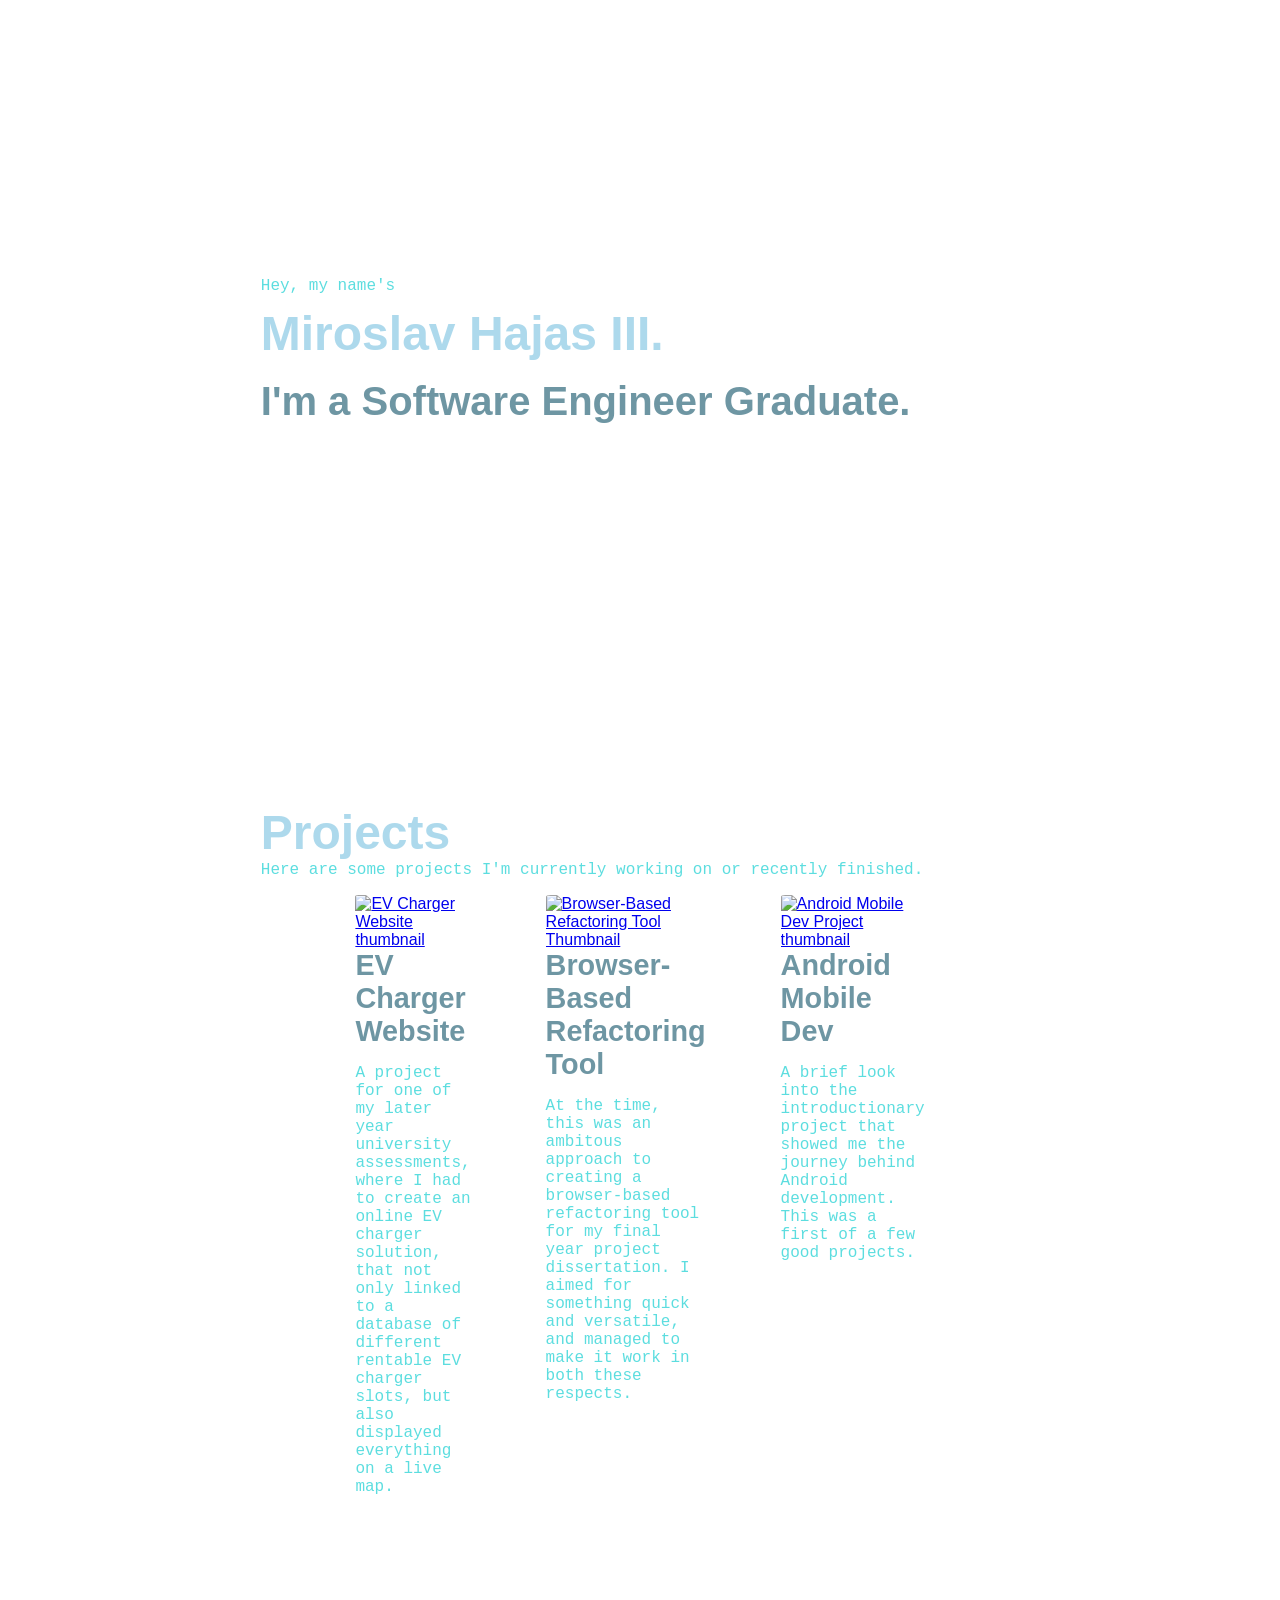
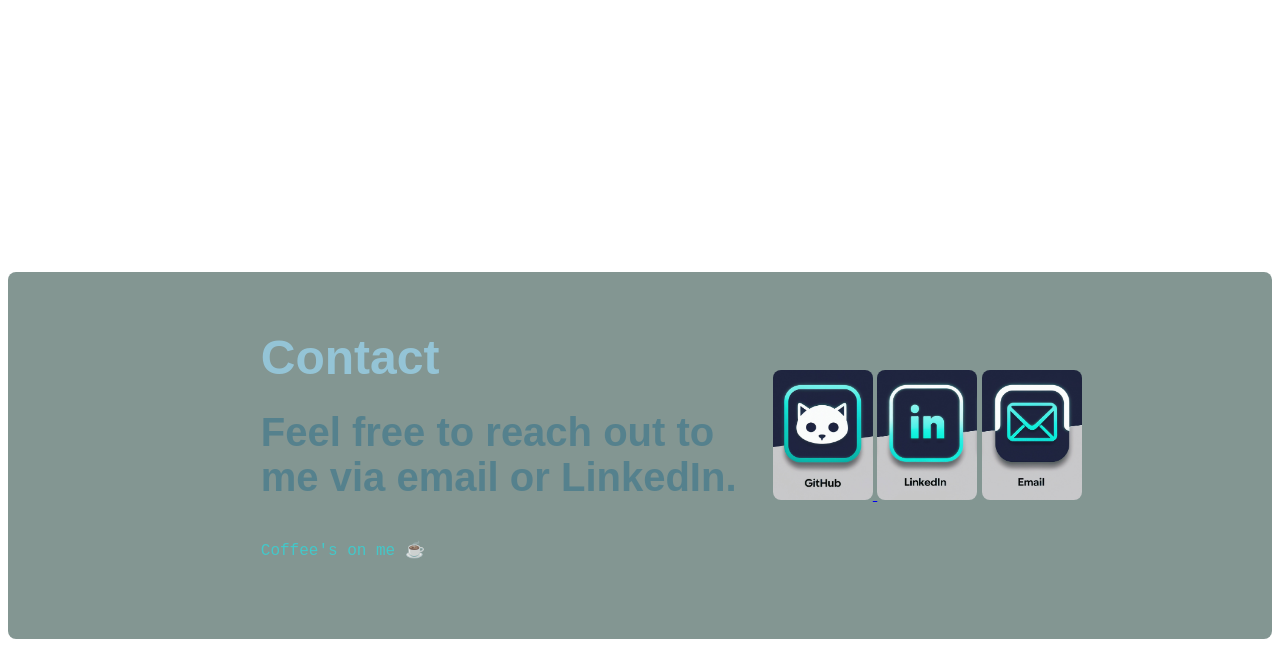
==== index.html @ 77e1385a "Update index.html latest update, fixed css link" ====
<!DOCTYPE html>
<html>

<head>
  <meta charset="utf-8">
  <meta name="viewport" content="width=device-width, initial-scale=1.0">
  <title>Miro III Portfolio</title>
  <link href="styles.css" rel="stylesheet" type="text/css" />
</head>

<body>
  <nav id="navbar">
    <ul>
      <li><a href="#welcome">Home</a></li>
      <li><a href="#projects">Projects</a></li>
      <li><a href="#contact">Contact</a></li>
      <li id="resume-nav"><a href=" #resume">Resume / CV</a></li>
    </ul>
  </nav>

  <div id="welcome">
    <p class="code-font">Hey, my name's</p>
    <h1 class="primary-text">Miroslav Hajas III.</h1>
    <h2 class="secondary-text">I'm a Software Engineer Graduate.</h2>
  </div>
  <div id="projects">
    <h2 class="primary-text">Projects</h2>
    <p class="base-text">Here are some projects I'm currently working on or recently finished.</p>
  </div>
  <!-- project card containers below -->
  <div id="project-card-container">
    <div class="individual-project">
      <a href="https://github.com/MiroHajasIII/EVChargerWebsite" target="_blank"><img class="project-cover-image"
          src="https://media.istockphoto.com/id/182465097/photo/html-code.jpg?s=2048x2048&w=is&k=20&c=HYc-DiTqXsfgjAEi-g_8wlToZgJxQYvjvZwzv21HEvc="
          alt="EV Charger Website thumbnail" /></a>
      <h3 class="secondary-text project-title">EV Charger Website</h3>
      <p class="base-text">A project for one of my later year university assessments, where I had to create an online EV
        charger solution, that not only linked to a database of different rentable EV charger slots, but also displayed
        everything on a live map.</p>
    </div>
    <div class="individual-project">
      <a href="https://github.com/MiroHajasIII/CRFinalYearProject" target="_blank"><img class="project-cover-image"
          src="https://images.pexels.com/photos/1591061/pexels-photo-1591061.jpeg?auto=compress&cs=tinysrgb&w=1260&h=750&dpr=1"
          alt="Browser-Based Refactoring Tool Thumbnail" /></a>
      <h3 class="secondary-text project-title">Browser-Based Refactoring Tool</h3>
      <p class="base-text">At the time, this was an ambitous approach to creating a browser-based refactoring tool for
        my final year project dissertation. I aimed for something quick and versatile, and managed to make it work in
        both these respects.</p>
    </div>
    <div class="individual-project">
      <a href="https://github.com/MiroHajasIII/MDAndroidProject" target="_blank"><img class="project-cover-image"
          src="https://images.pexels.com/photos/1181271/pexels-photo-1181271.jpeg?auto=compress&cs=tinysrgb&w=1260&h=750&dpr=1"
          alt="Android Mobile Dev Project thumbnail" /></a>
      <h3 class="secondary-text project-title">Android Mobile Dev</h3>
      <p class="base-text">A brief look into the introductionary project that showed me the journey behind Android
        development. This was a first of a few good projects.</p>
    </div>
  </div>
  <!-- MAKE THE IMAGES ABOVE SLIM DOWN UNDER CERTAIN PIXEL WIDTH TO FIT THE SCREEN -->


  <!-- contact area -->
  <div id="contact">
    <h2 class="primary-text">Contact</h2>
    <div id="contact-container">
      <div id="contact-description-container">
        <h3 class="secondary-text">Feel free to reach out to me via email or LinkedIn.</h3>
        <p class="base-text">Coffee's on me ☕</p>
      </div>
      <div id="contact-links-container">
        <a href="https://github.com/MiroHajasIII" target="_blank"><img class="contact-image"
            src="images/github-logo.png" alt="GitHub Logo" </a>
          <a href="https://www.linkedin.com/in/miro-hajas-iii/" target="_blank"><img class="contact-image"
              src="images/linkedin-logo.png" alt="LinkedIn Logo"></a>
          <a href="mailto:mirohajas81@gmail.com" target="_blank"><img class="contact-image" src="images/email-logo.png"
              alt="Email Logo" </a>
      </div>
    </div>
  </div>
</body>

</html>
---- styles.css ----
html {
  height: 100%;
  width: 100vw;
  max-width: 100%;
  font-family: 'Gill Sans', 'Gill Sans MT', Calibri, 'Trebuchet MS', sans-serif;
  /* background-color: rgba(9, 25, 47); */
  animation: bg-colour-animation 3s infinite linear;
  scroll-behavior: smooth;
}

#navbar {
  position: fixed;
  top: 0;
  left: 0;
  width: 100%;
  /* background-color: rgba(51, 51, 51, 0.7); */
  z-index: 999;
}

#navbar ul {
  display: flex;
  gap: 40px;
  padding: 20px;
  margin: 0;
  justify-content: flex-end;
}

#navbar ul li {
  list-style: none;
  display: flex;
  text-transform: uppercase;
  align-items: center;
}

#navbar ul li a {
  text-decoration: none;
  color: #fff;
}

#resume-nav {
  border: 2px solid #fff;
  border-radius: 6px;
  padding: 10px;
}

#welcome {
  padding: 20%;
}

.code-font {
  font-family: Monospace, Roboto;
  color: rgb(51, 212, 215, 0.8);
}

.base-text {
  align-items: center;
  font-family: Monospace, Roboto;
  color: rgb(51, 212, 215, 0.8);
}

.primary-text {
  margin-top: -5px;
  margin-bottom: -15px;
  font-size: 3rem;
  color: rgb(152, 207, 231, 0.8);
  font-family: Arial, sans;
}

.secondary-text {
  font-size: 2.5rem;
  color: rgb(74, 124, 140, 0.8);
  font-family: Arial, sans;
}

#projects {
  box-sizing: border-box;
  margin-top: 100px;
  margin-left: auto;
  margin-right: auto;
  padding: 0 20% 0 20%;
}

#project-card-container {
  display: flex;
  justify-content: center;
  gap: 75px;
  width: 75vw;
  max-width: 400px;
  box-sizing: border-box;
  margin-left: auto;
  margin-right: auto;
}

.project-cover-image {
  max-width: 300px;
  border-radius: 3%;
  object-fit: cover;
  position: relative;
  width: 300px;
  height: 275px;
}

.project-title {
  margin: 0;
  font-size: 1.8rem;
}

img {
  box-shadow: 0;
  transition: 0.15s;
}

img:hover {
  box-shadow: 0 0 50px 4px rgba(51, 212, 215, 0.5);
  transition: 0.15s; 
}

#contact {
  box-sizing: border-box;
  margin-top: 40vh;
  margin-left: auto;
  margin-right: auto;
  padding: 5% 20%;
  background-color: rgb(9, 47, 39, 0.5);
  border-radius: 8px;
}

#contact-container {
  display: flex;
  justify-content: space-between;
  gap: 10px;
  width: 80vw;
}

#contact-description-container {
  
  width: 50%;
}

#contact-links-container {
  width: 50%;
}

.contact-image {
  width: 100px;
  height: 130px;
  border-radius: 8px;
  position: relative;
  box-shadow: 0;
  transition: 0.15s;
  object-fit: cover;
  background-position: center center;
}

/* change picture for project 1 and carry on from here */

/* ANIMATION FOR GRAY TO DARKGRAY BACKGROUND MOTION */

@keyframes bg-colour-animation {
  0% {
    background-color: rgb(9, 25, 47);
  }

  20% {
    background-color: rgb(5, 20, 40);
  }

  40% {
    background-color: rgb(3, 15, 35);
  }

  60% {
    background-color: rgb(5, 22, 45);
  }

  80% {
    background-color: rgb(7, 30, 55);
  }

  100% {
    background-color: rgb(9, 25, 47);
  }
}
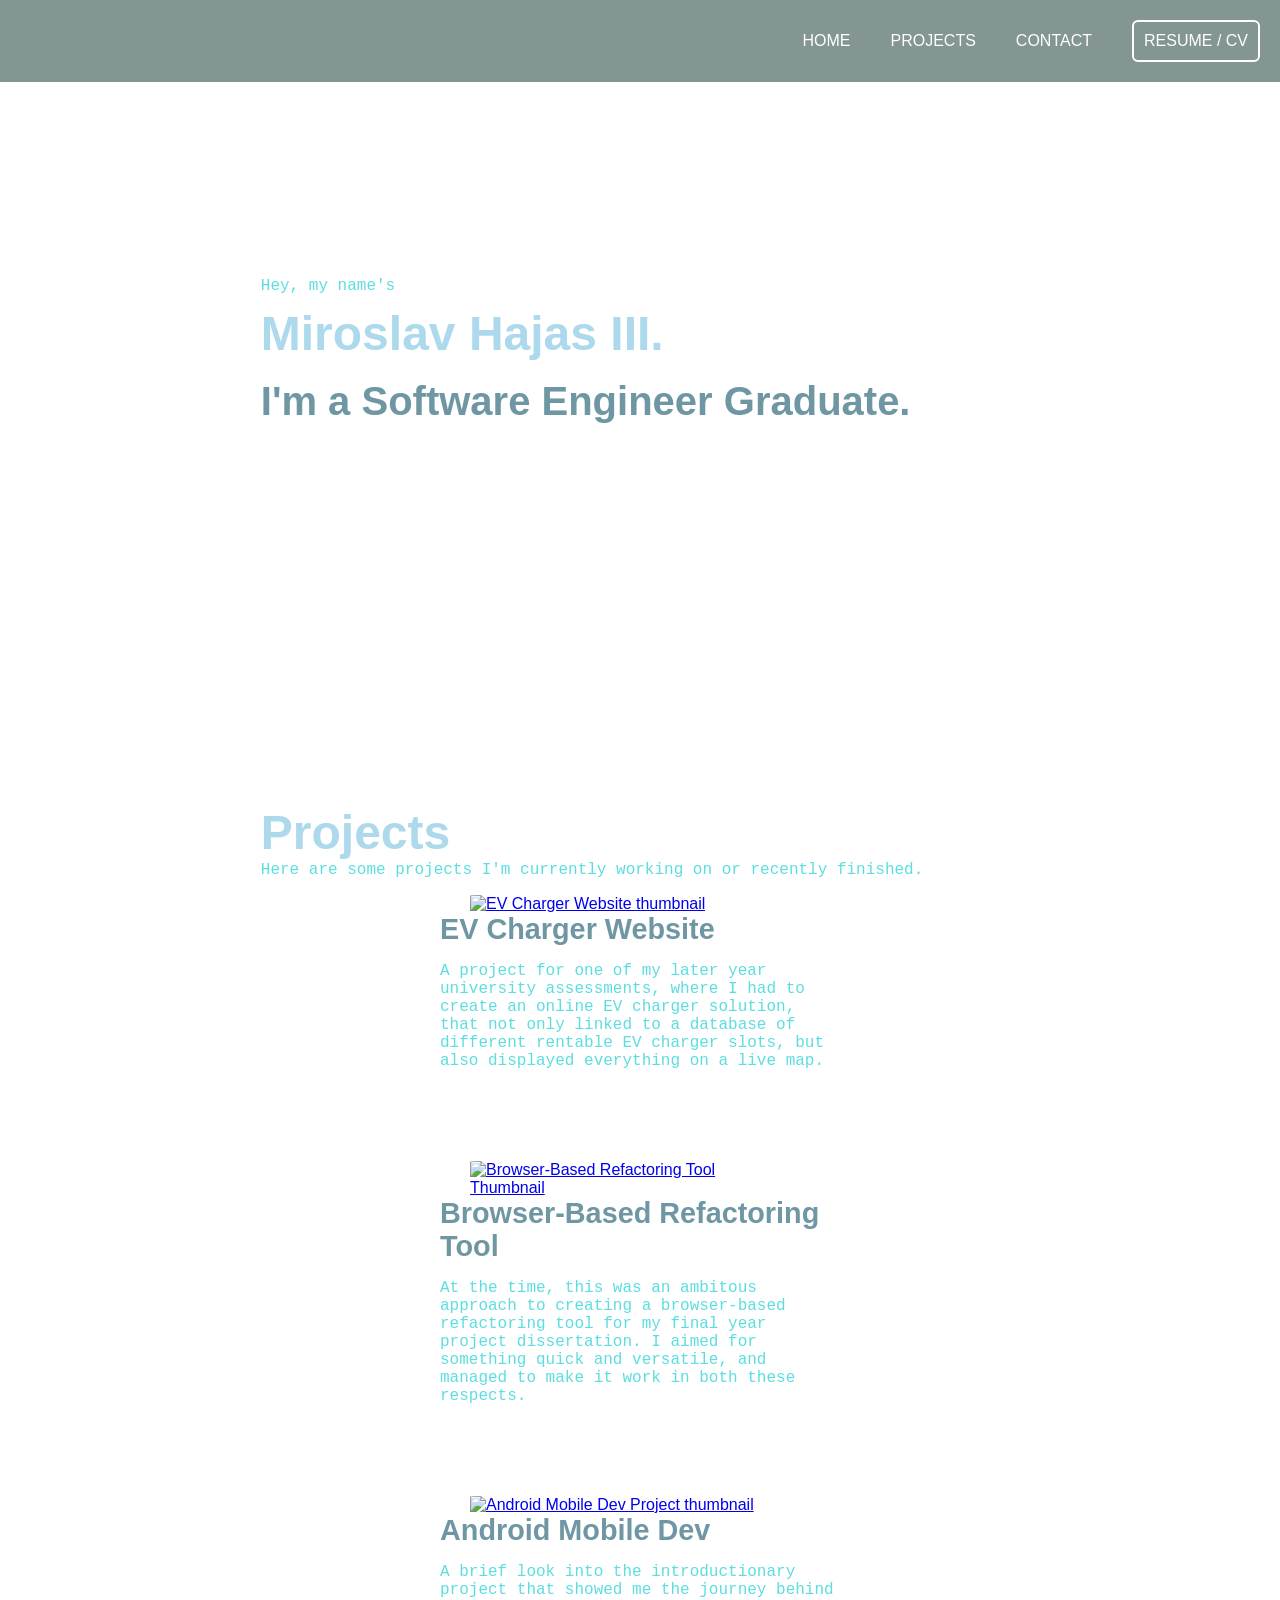
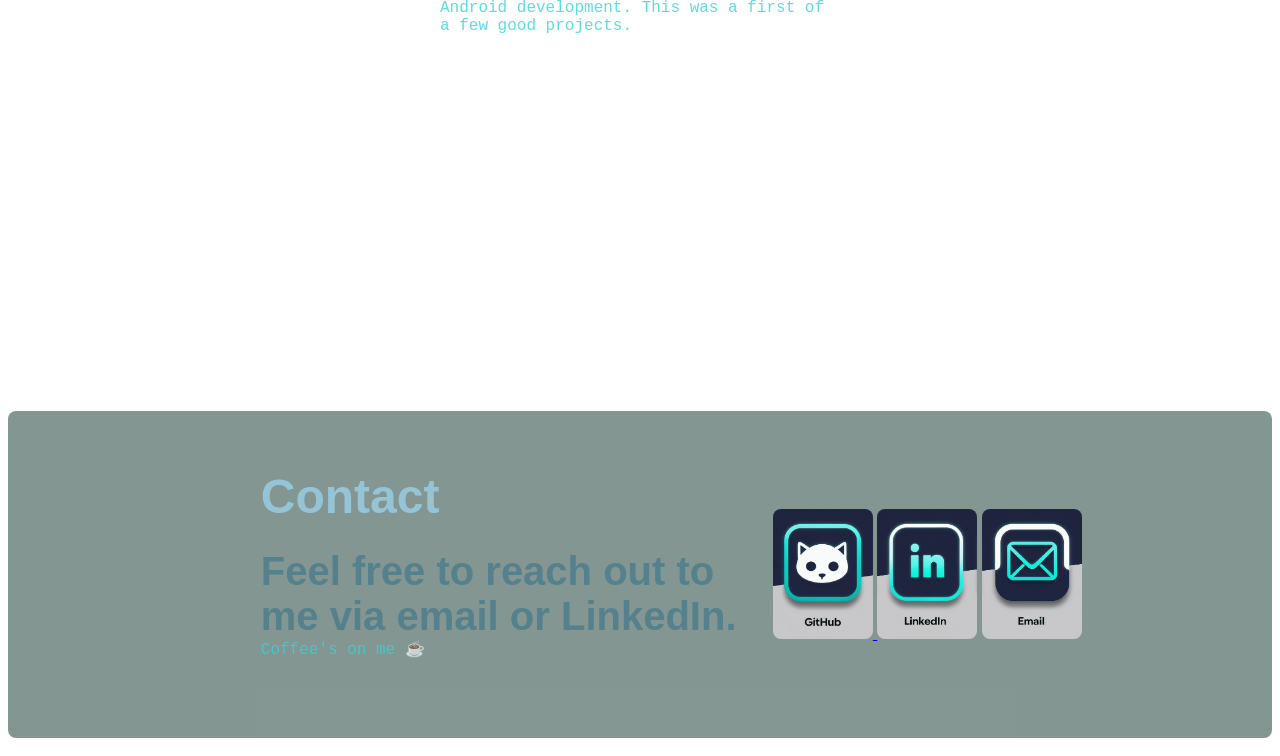
==== commit 79c39ecb: "Update index.html added media tags for project-container" ====
--- a/index.html
+++ b/index.html
@@ -14,7 +14,7 @@
       <li><a href="#welcome">Home</a></li>
       <li><a href="#projects">Projects</a></li>
       <li><a href="#contact">Contact</a></li>
-      <li id="resume-nav"><a href=" #resume">Resume / CV</a></li>
+      <li id="resume-nav"><a href="https://www.linkedin.com/in/miro-hajas-iii/" target="_blank">Resume / CV</a></li>
     </ul>
   </nav>
 
@@ -30,7 +30,7 @@
   <!-- project card containers below -->
   <div id="project-card-container">
     <div class="individual-project">
-      <a href="https://github.com/MiroHajasIII/EVChargerWebsite" target="_blank"><img class="project-cover-image"
+      <a href="https://github.com/MiroHajasIII/EVChargerWebsite" target="_blank"><img class="project-cover-image glow"
           src="https://media.istockphoto.com/id/182465097/photo/html-code.jpg?s=2048x2048&w=is&k=20&c=HYc-DiTqXsfgjAEi-g_8wlToZgJxQYvjvZwzv21HEvc="
           alt="EV Charger Website thumbnail" /></a>
       <h3 class="secondary-text project-title">EV Charger Website</h3>
@@ -39,7 +39,7 @@
         everything on a live map.</p>
     </div>
     <div class="individual-project">
-      <a href="https://github.com/MiroHajasIII/CRFinalYearProject" target="_blank"><img class="project-cover-image"
+      <a href="https://github.com/MiroHajasIII/CRFinalYearProject" target="_blank"><img class="project-cover-image glow"
           src="https://images.pexels.com/photos/1591061/pexels-photo-1591061.jpeg?auto=compress&cs=tinysrgb&w=1260&h=750&dpr=1"
           alt="Browser-Based Refactoring Tool Thumbnail" /></a>
       <h3 class="secondary-text project-title">Browser-Based Refactoring Tool</h3>
@@ -48,7 +48,7 @@
         both these respects.</p>
     </div>
     <div class="individual-project">
-      <a href="https://github.com/MiroHajasIII/MDAndroidProject" target="_blank"><img class="project-cover-image"
+      <a href="https://github.com/MiroHajasIII/MDAndroidProject" target="_blank"><img class="project-cover-image glow"
           src="https://images.pexels.com/photos/1181271/pexels-photo-1181271.jpeg?auto=compress&cs=tinysrgb&w=1260&h=750&dpr=1"
           alt="Android Mobile Dev Project thumbnail" /></a>
       <h3 class="secondary-text project-title">Android Mobile Dev</h3>
@@ -57,7 +57,6 @@
     </div>
   </div>
   <!-- MAKE THE IMAGES ABOVE SLIM DOWN UNDER CERTAIN PIXEL WIDTH TO FIT THE SCREEN -->
-
 
   <!-- contact area -->
   <div id="contact">
@@ -68,12 +67,12 @@
         <p class="base-text">Coffee's on me ☕</p>
       </div>
       <div id="contact-links-container">
-        <a href="https://github.com/MiroHajasIII" target="_blank"><img class="contact-image"
+        <a href="https://github.com/MiroHajasIII" target="_blank"><img class="contact-image glow"
             src="images/github-logo.png" alt="GitHub Logo" </a>
-          <a href="https://www.linkedin.com/in/miro-hajas-iii/" target="_blank"><img class="contact-image"
+          <a href="https://www.linkedin.com/in/miro-hajas-iii/" target="_blank"><img class="contact-image glow"
               src="images/linkedin-logo.png" alt="LinkedIn Logo"></a>
-          <a href="mailto:mirohajas81@gmail.com" target="_blank"><img class="contact-image" src="images/email-logo.png"
-              alt="Email Logo" </a>
+          <a href="mailto:mirohajas81@gmail.com" target="_blank"><img class="contact-image glow"
+              src="images/email-logo.png" alt="Email Logo" </a>
       </div>
     </div>
   </div>
--- a/styles.css
+++ b/styles.css
@@ -23,6 +23,7 @@
   padding: 20px;
   margin: 0;
   justify-content: flex-end;
+  background: rgba(9, 47, 39, 0.5);
 }
 
 #navbar ul li {
@@ -35,6 +36,14 @@
 #navbar ul li a {
   text-decoration: none;
   color: #fff;
+  transition: 0.1s;
+}
+
+#navbar ul li a:hover {
+  box-shadow: 0 0 50px 4px rgba(51, 212, 215, 0.5);
+  transition: 0.1s;
+  background: rgba(51, 212, 215, 0.14);
+  color: rgb(51, 212, 215, 0.8);
 }
 
 #resume-nav {
@@ -110,9 +119,9 @@
   transition: 0.15s;
 }
 
-img:hover {
+.glow:hover {
   box-shadow: 0 0 50px 4px rgba(51, 212, 215, 0.5);
-  transition: 0.15s; 
+  transition: 0.15s;
 }
 
 #contact {
@@ -121,20 +130,27 @@
   margin-left: auto;
   margin-right: auto;
   padding: 5% 20%;
-  background-color: rgb(9, 47, 39, 0.5);
+  background-color: rgba(9, 47, 39, 0.5);
   border-radius: 8px;
 }
 
 #contact-container {
   display: flex;
-  justify-content: space-between;
+  justify-content: centre;
   gap: 10px;
   width: 80vw;
 }
 
 #contact-description-container {
-  
   width: 50%;
+}
+
+#contact-description-container h3 {
+  margin-bottom: 0;
+}
+
+#contact-description-container p {
+  margin-top: 0;
 }
 
 #contact-links-container {
@@ -150,6 +166,7 @@
   transition: 0.15s;
   object-fit: cover;
   background-position: center center;
+  image-rendering: crisp-edges;
 }
 
 /* change picture for project 1 and carry on from here */
@@ -181,3 +198,23 @@
     background-color: rgb(9, 25, 47);
   }
 }
+
+@media screen and (max-width: 3156px) {
+  #project-card-container {
+    flex-direction: column;
+    align-items: center;
+    justify-content: centre;
+  }
+
+  .project-cover-image {
+    margin-left: 30px;
+  }
+
+  .secondary-text {
+    text-align: centre;
+  }
+
+  .base-text {
+    text-align: centre;
+  }
+}
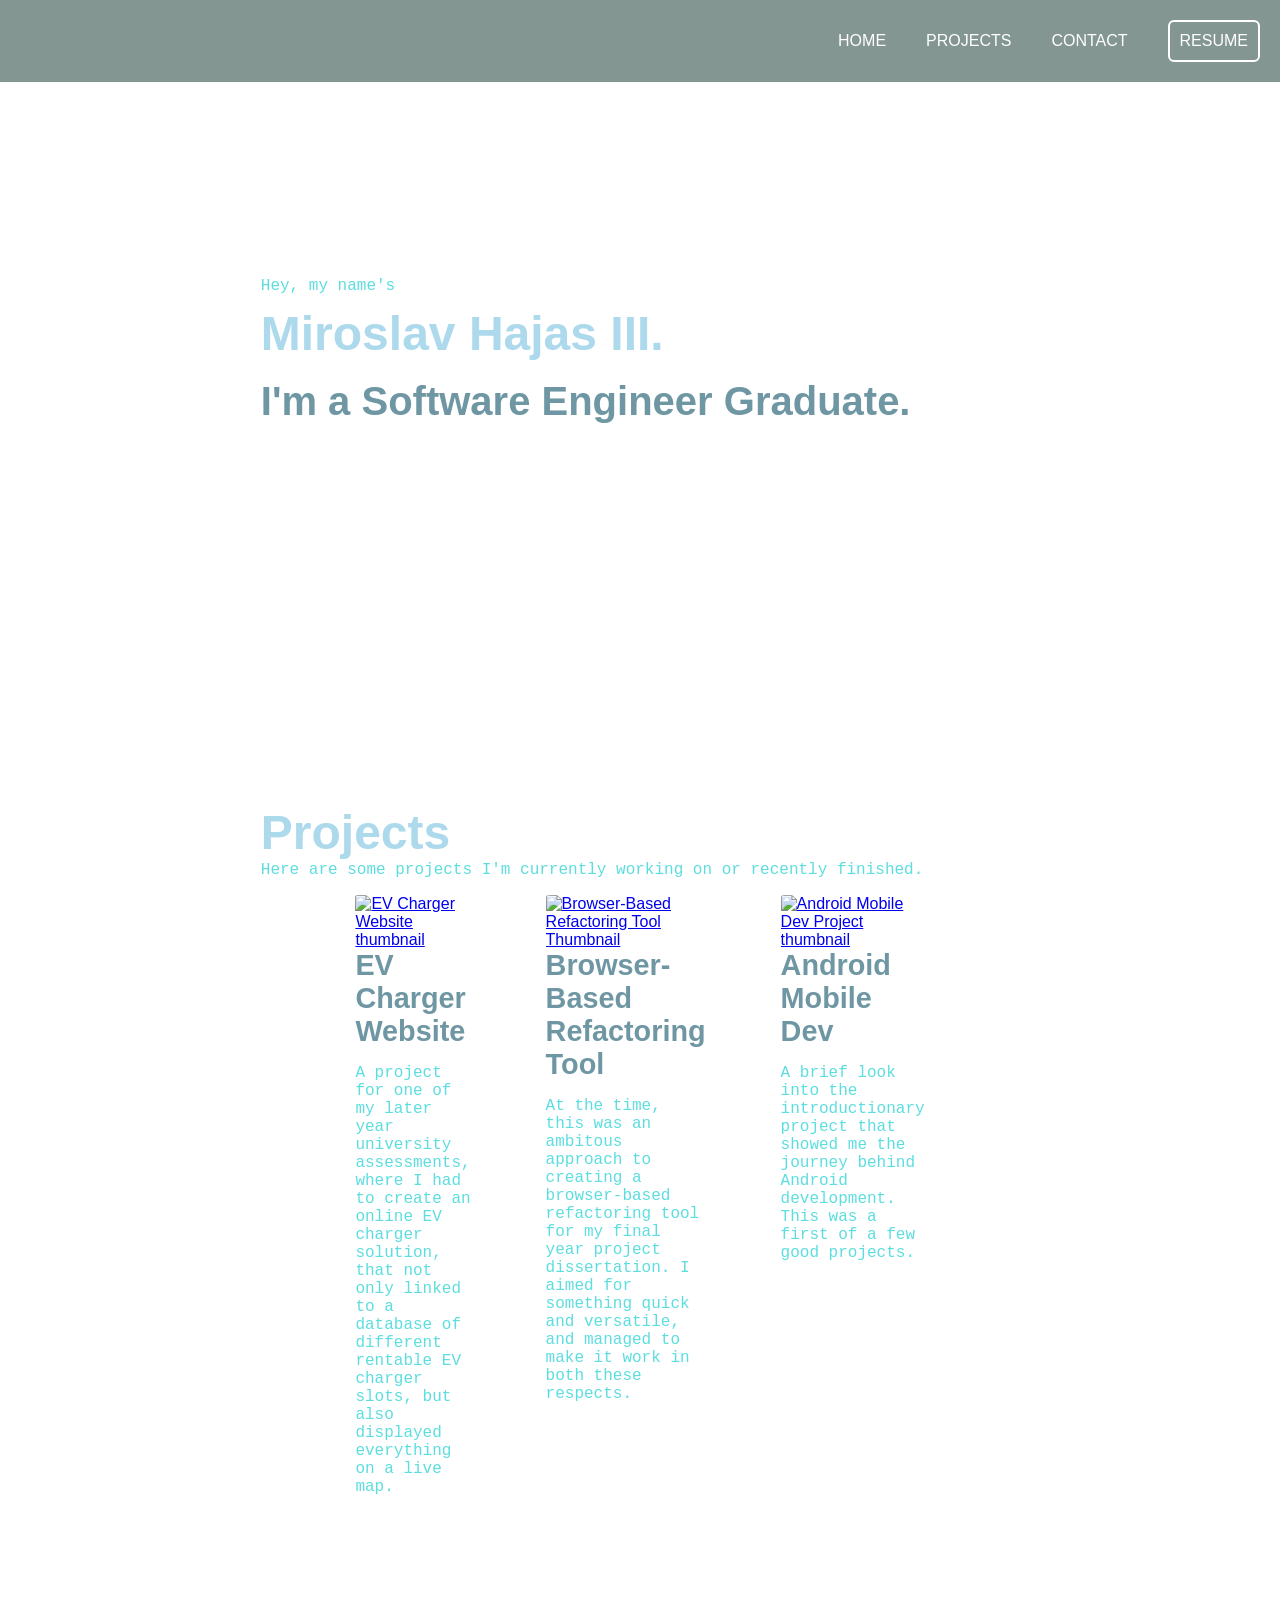
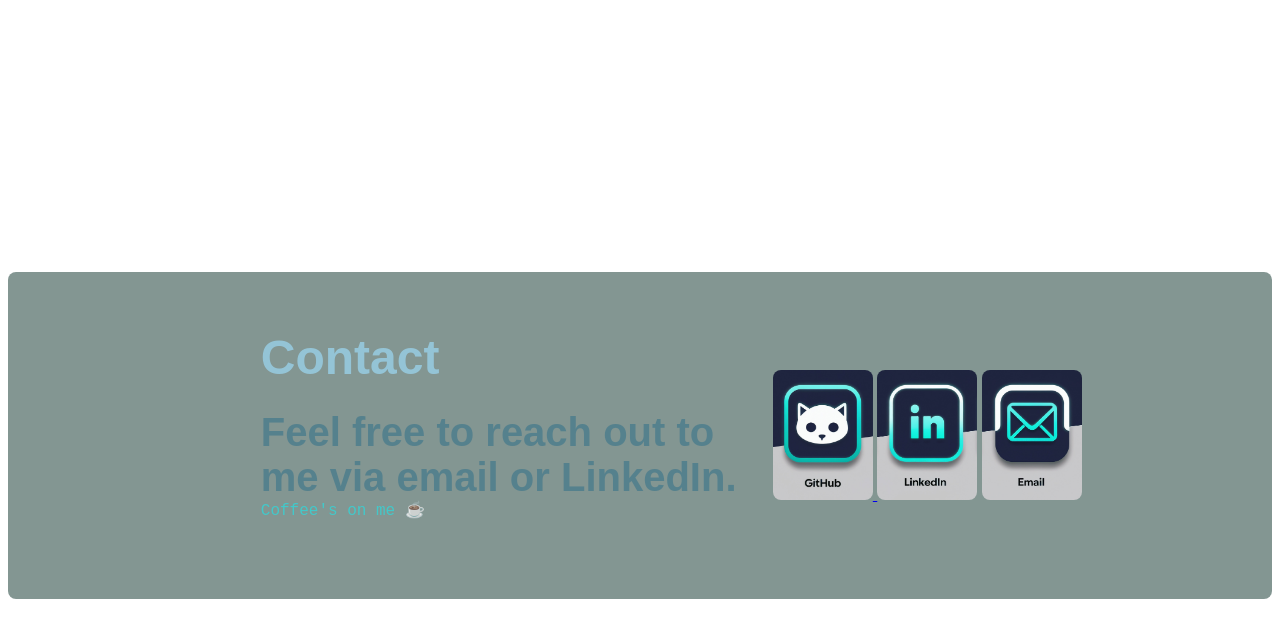
==== commit 3013925e: "Update index.html updated mobile compatibility, navbar update" ====
--- a/index.html
+++ b/index.html
@@ -14,7 +14,7 @@
       <li><a href="#welcome">Home</a></li>
       <li><a href="#projects">Projects</a></li>
       <li><a href="#contact">Contact</a></li>
-      <li id="resume-nav"><a href="https://www.linkedin.com/in/miro-hajas-iii/" target="_blank">Resume / CV</a></li>
+      <li id="resume-nav"><a href="https://www.linkedin.com/in/miro-hajas-iii/" target="_blank">Resume</a></li>
     </ul>
   </nav>
 
--- a/styles.css
+++ b/styles.css
@@ -199,7 +199,7 @@
   }
 }
 
-@media screen and (max-width: 3156px) {
+@media screen and (max-width: 1000px) {
   #project-card-container {
     flex-direction: column;
     align-items: center;
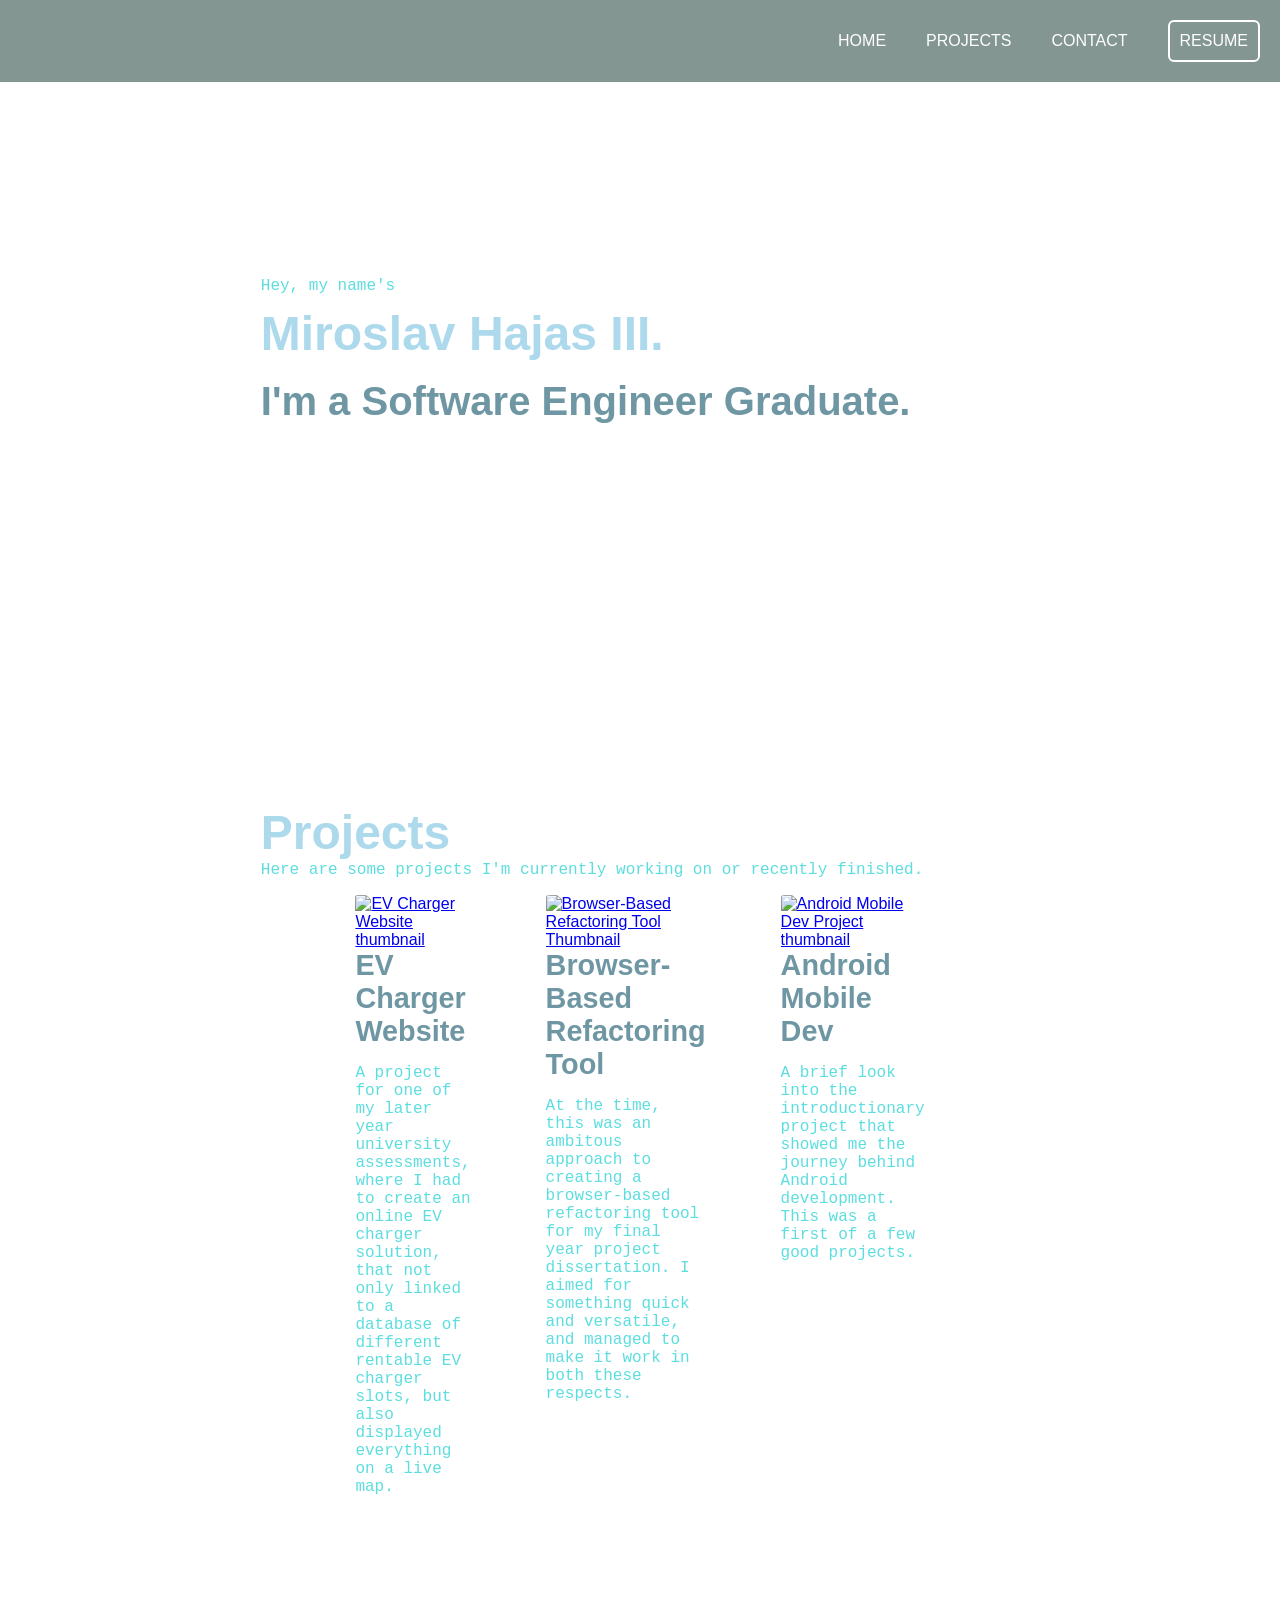
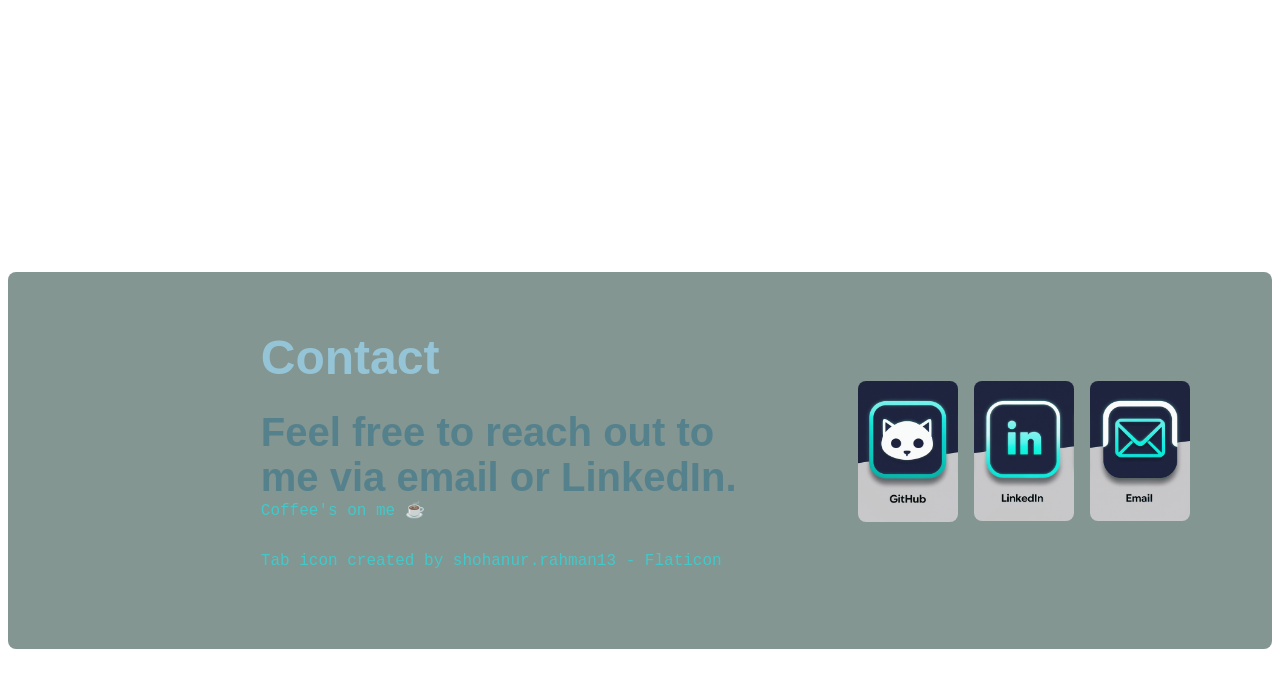
==== commit 0ea47650: "Update index.html implement tab icon an attribution" ====
--- a/index.html
+++ b/index.html
@@ -6,6 +6,7 @@
   <meta name="viewport" content="width=device-width, initial-scale=1.0">
   <title>Miro III Portfolio</title>
   <link href="styles.css" rel="stylesheet" type="text/css" />
+  <link rel="icon" href="images/Tab_Icon.png" type="image/png">
 </head>
 
 <body>
@@ -75,6 +76,7 @@
               src="images/email-logo.png" alt="Email Logo" </a>
       </div>
     </div>
+    <p class="base-text"><a id="attribution-link" href="https://www.flaticon.com/free-icons/mh" title="mh icons">Tab icon created by shohanur.rahman13 - Flaticon</a></p>
   </div>
 </body>
 
--- a/styles.css
+++ b/styles.css
@@ -155,11 +155,21 @@
 
 #contact-links-container {
   width: 50%;
+  display: flex;
+  flex-wrap: wrap;
+  justify-content: center;
+  align-items: center;
+  gap: 1rem;
+}
+
+#contact-links-container a {
+  display: inline-block;
+  width: auto;
 }
 
 .contact-image {
   width: 100px;
-  height: 130px;
+  height: auto;
   border-radius: 8px;
   position: relative;
   box-shadow: 0;
@@ -169,6 +179,11 @@
   image-rendering: crisp-edges;
 }
 
+#attribution-link {
+  text-decoration: none;
+  color: rgb(51, 212, 215, 0.8);
+}
+
 /* change picture for project 1 and carry on from here */
 
 /* ANIMATION FOR GRAY TO DARKGRAY BACKGROUND MOTION */
@@ -200,6 +215,10 @@
 }
 
 @media screen and (max-width: 1000px) {
+  #welcome {
+    margin-top: 25vh;
+  }
+  
   #project-card-container {
     flex-direction: column;
     align-items: center;
@@ -217,4 +236,19 @@
   .base-text {
     text-align: centre;
   }
-}
+
+  .contact-image {
+    max-width: 100%;
+    height: auto;
+    display: flex;
+    flex-wrap: wrap;
+    flex-direction: row;
+    gap: 1rem;
+  }
+
+  #contact-links-container a {
+    display: inline-block;
+    width: 25%;
+    height: auto;
+  }
+}
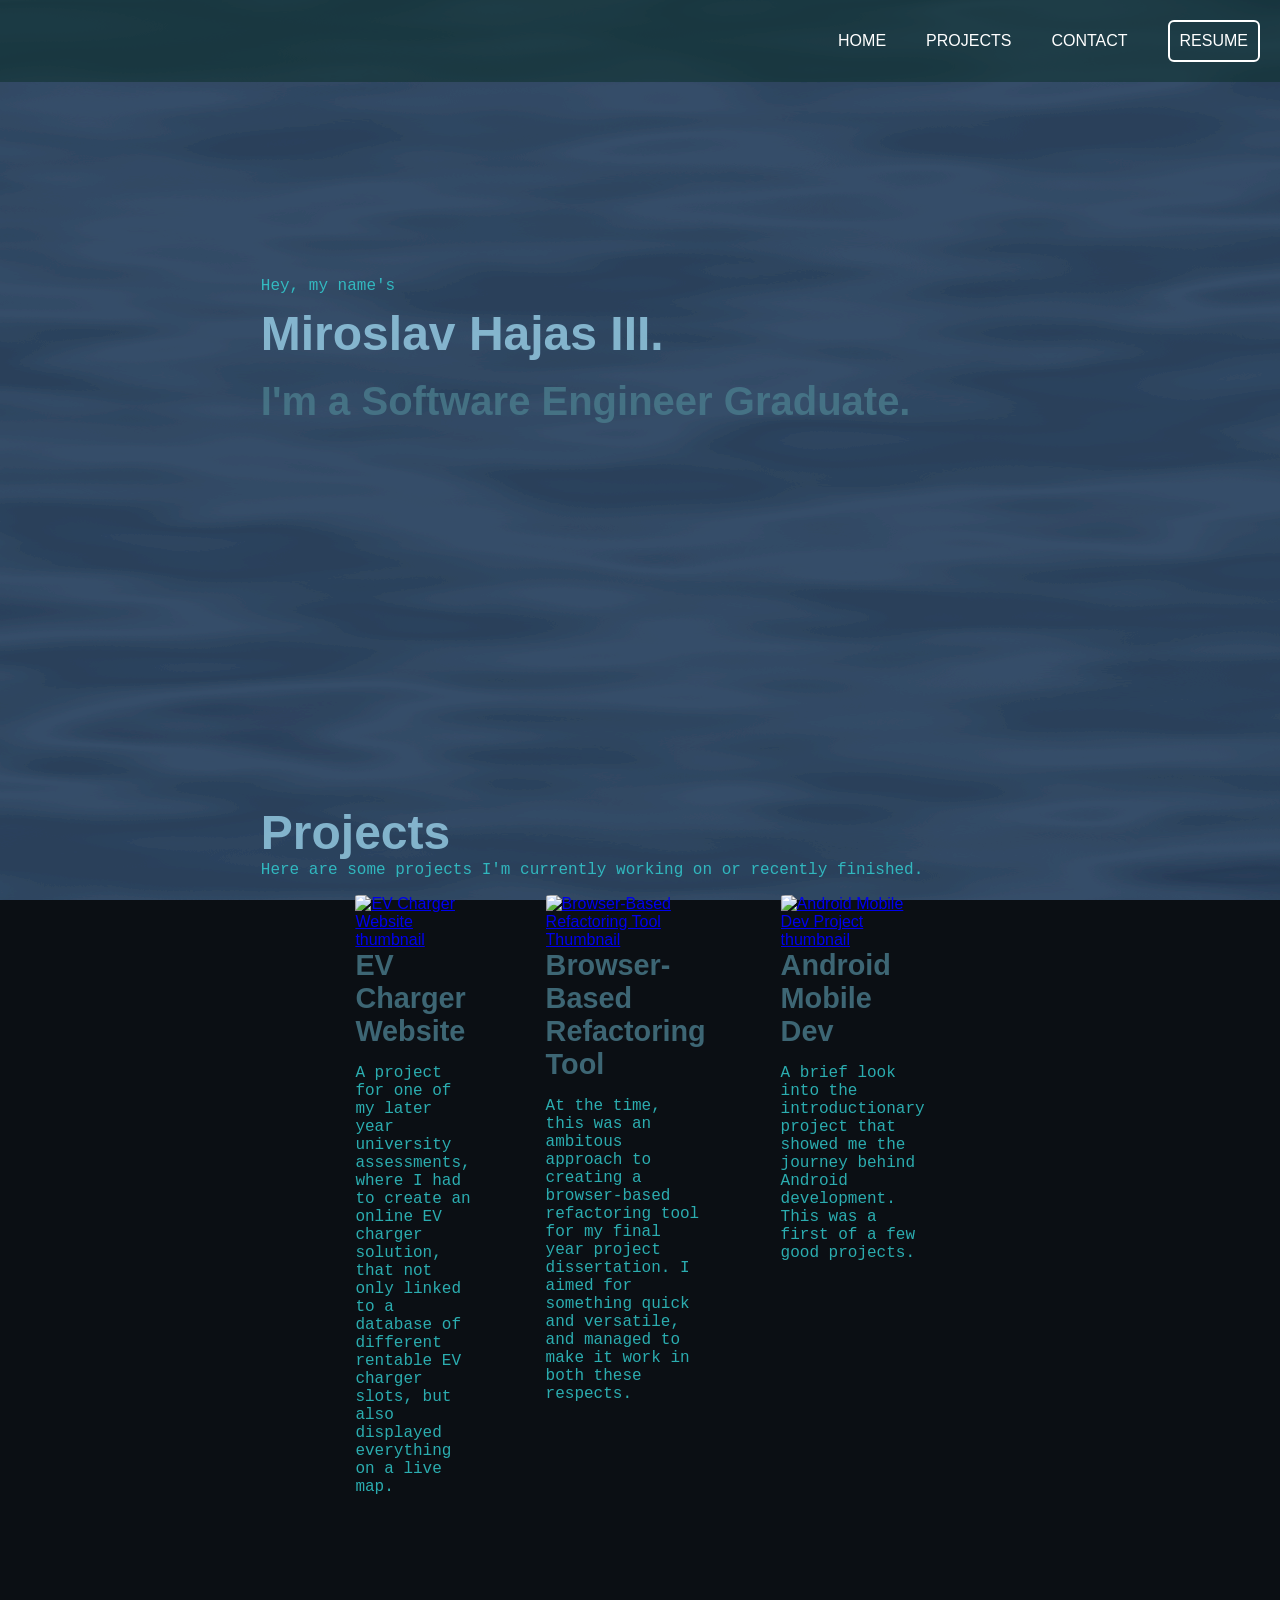
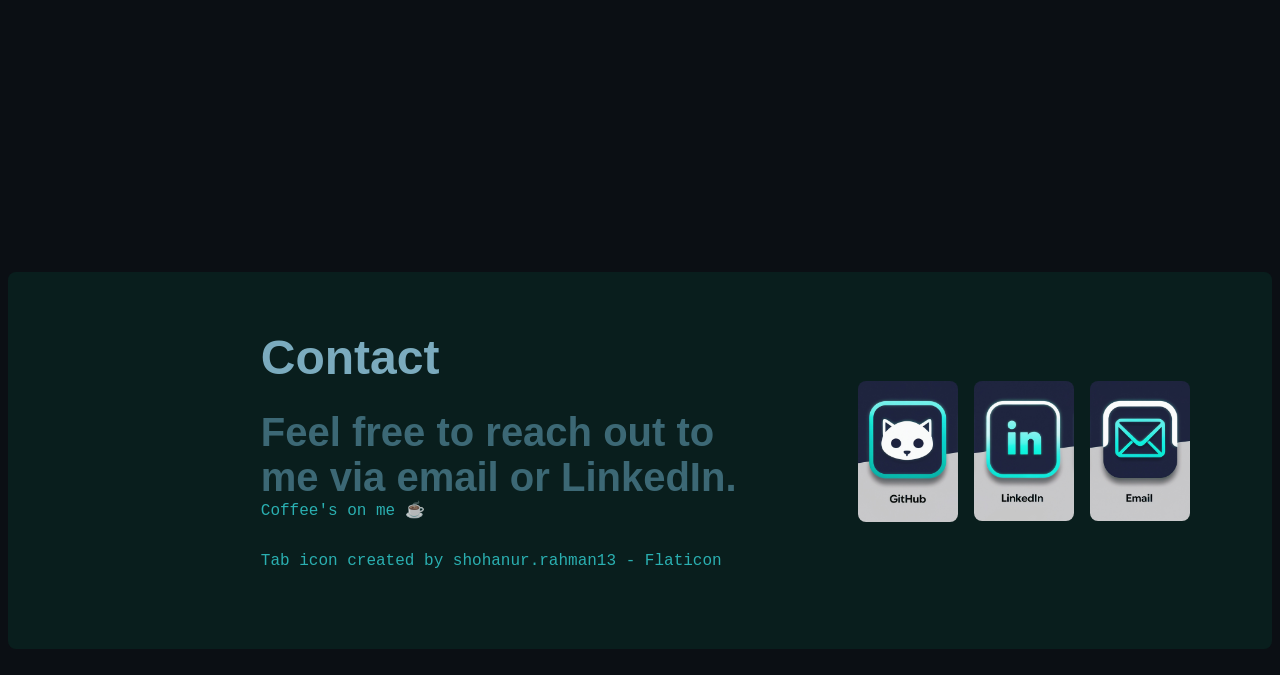
==== commit 6afd52ab: "updated background colouring" ====
--- a/index.html
+++ b/index.html
@@ -10,6 +10,29 @@
 </head>
 
 <body>
+<!-- inserted style code from claude -->
+<div id="damascus"></div>
+<svg width="0" height="0" style="position:absolute" aria-hidden="true">
+  <filter id="damascus-filter" x="0" y="0" width="100%" height="100%">
+    <feTurbulence type="fractalNoise" baseFrequency="0.002 0.012" numOctaves="3" seed="4">
+      <animate attributeName="baseFrequency" dur="60s" repeatCount="indefinite"
+        values="0.002 0.012; 0.003 0.017; 0.0015 0.010; 0.002 0.012" />
+    </feTurbulence>
+    <feColorMatrix type="matrix"
+      values="0.33 0.33 0.33 0 0
+              0.33 0.33 0.33 0 0
+              0.33 0.33 0.33 0 0
+              0    0    0    0 1" />
+    <feComponentTransfer>
+      <feFuncR type="table" tableValues="0.020 0.032 0.022 0.038 0.024 0.032 0.020 0.035" />
+      <feFuncG type="table" tableValues="0.040 0.068 0.046 0.078 0.052 0.068 0.040 0.074" />
+      <feFuncB type="table" tableValues="0.085 0.130 0.095 0.145 0.102 0.130 0.085 0.138" />
+    </feComponentTransfer>
+  </filter>
+</svg>
+
+<!-- end of style code from claude -->
+
   <nav id="navbar">
     <ul>
       <li><a href="#welcome">Home</a></li>
--- a/styles.css
+++ b/styles.css
@@ -188,30 +188,23 @@
 
 /* ANIMATION FOR GRAY TO DARKGRAY BACKGROUND MOTION */
 
-@keyframes bg-colour-animation {
-  0% {
-    background-color: rgb(9, 25, 47);
-  }
-
-  20% {
-    background-color: rgb(5, 20, 40);
-  }
-
-  40% {
-    background-color: rgb(3, 15, 35);
-  }
-
-  60% {
-    background-color: rgb(5, 22, 45);
-  }
-
-  80% {
-    background-color: rgb(7, 30, 55);
-  }
-
-  100% {
-    background-color: rgb(9, 25, 47);
-  }
+html {
+  background-color: #0b0f14; /* fallback */
+}
+
+#damascus {
+  position: fixed;
+  inset: 0;
+  z-index: -1;
+  filter: url(#damascus-filter);
+}
+
+/* dark overlay so your teal text stays readable */
+#damascus::after {
+  content: "";
+  position: absolute;
+  inset: 0;
+  background: rgba(5, 12, 20, 0.6);
 }
 
 @media screen and (max-width: 1000px) {
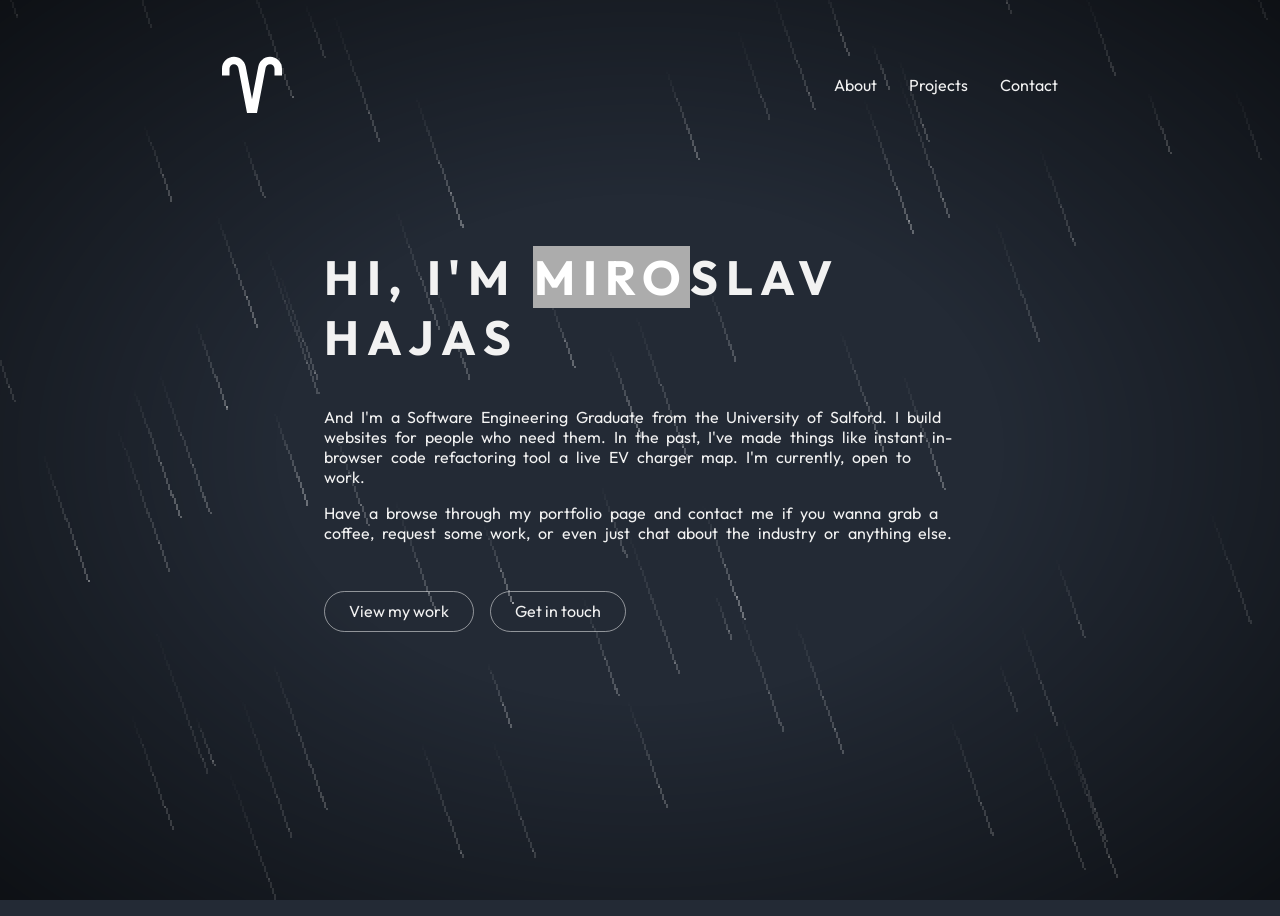
==== commit 3cbffb62: "finalised updates for new portfolio page last updates updated css to be neater and used root variab" ====
--- a/index.html
+++ b/index.html
@@ -1,106 +1,62 @@
-<!DOCTYPE html>
-<html>
-
-<head>
-  <meta charset="utf-8">
-  <meta name="viewport" content="width=device-width, initial-scale=1.0">
-  <title>Miro III Portfolio</title>
-  <link href="styles.css" rel="stylesheet" type="text/css" />
-  <link rel="icon" href="images/Tab_Icon.png" type="image/png">
-</head>
-
-<body>
-<!-- inserted style code from claude -->
-<div id="damascus"></div>
-<svg width="0" height="0" style="position:absolute" aria-hidden="true">
-  <filter id="damascus-filter" x="0" y="0" width="100%" height="100%">
-    <feTurbulence type="fractalNoise" baseFrequency="0.002 0.012" numOctaves="3" seed="4">
-      <animate attributeName="baseFrequency" dur="60s" repeatCount="indefinite"
-        values="0.002 0.012; 0.003 0.017; 0.0015 0.010; 0.002 0.012" />
-    </feTurbulence>
-    <feColorMatrix type="matrix"
-      values="0.33 0.33 0.33 0 0
-              0.33 0.33 0.33 0 0
-              0.33 0.33 0.33 0 0
-              0    0    0    0 1" />
-    <feComponentTransfer>
-      <feFuncR type="table" tableValues="0.020 0.032 0.022 0.038 0.024 0.032 0.020 0.035" />
-      <feFuncG type="table" tableValues="0.040 0.068 0.046 0.078 0.052 0.068 0.040 0.074" />
-      <feFuncB type="table" tableValues="0.085 0.130 0.095 0.145 0.102 0.130 0.085 0.138" />
-    </feComponentTransfer>
-  </filter>
-</svg>
-
-<!-- end of style code from claude -->
-
-  <nav id="navbar">
-    <ul>
-      <li><a href="#welcome">Home</a></li>
-      <li><a href="#projects">Projects</a></li>
-      <li><a href="#contact">Contact</a></li>
-      <li id="resume-nav"><a href="https://www.linkedin.com/in/miro-hajas-iii/" target="_blank">Resume</a></li>
-    </ul>
-  </nav>
-
-  <div id="welcome">
-    <p class="code-font">Hey, my name's</p>
-    <h1 class="primary-text">Miroslav Hajas III.</h1>
-    <h2 class="secondary-text">I'm a Software Engineer Graduate.</h2>
-  </div>
-  <div id="projects">
-    <h2 class="primary-text">Projects</h2>
-    <p class="base-text">Here are some projects I'm currently working on or recently finished.</p>
-  </div>
-  <!-- project card containers below -->
-  <div id="project-card-container">
-    <div class="individual-project">
-      <a href="https://github.com/MiroHajasIII/EVChargerWebsite" target="_blank"><img class="project-cover-image glow"
-          src="https://media.istockphoto.com/id/182465097/photo/html-code.jpg?s=2048x2048&w=is&k=20&c=HYc-DiTqXsfgjAEi-g_8wlToZgJxQYvjvZwzv21HEvc="
-          alt="EV Charger Website thumbnail" /></a>
-      <h3 class="secondary-text project-title">EV Charger Website</h3>
-      <p class="base-text">A project for one of my later year university assessments, where I had to create an online EV
-        charger solution, that not only linked to a database of different rentable EV charger slots, but also displayed
-        everything on a live map.</p>
-    </div>
-    <div class="individual-project">
-      <a href="https://github.com/MiroHajasIII/CRFinalYearProject" target="_blank"><img class="project-cover-image glow"
-          src="https://images.pexels.com/photos/1591061/pexels-photo-1591061.jpeg?auto=compress&cs=tinysrgb&w=1260&h=750&dpr=1"
-          alt="Browser-Based Refactoring Tool Thumbnail" /></a>
-      <h3 class="secondary-text project-title">Browser-Based Refactoring Tool</h3>
-      <p class="base-text">At the time, this was an ambitous approach to creating a browser-based refactoring tool for
-        my final year project dissertation. I aimed for something quick and versatile, and managed to make it work in
-        both these respects.</p>
-    </div>
-    <div class="individual-project">
-      <a href="https://github.com/MiroHajasIII/MDAndroidProject" target="_blank"><img class="project-cover-image glow"
-          src="https://images.pexels.com/photos/1181271/pexels-photo-1181271.jpeg?auto=compress&cs=tinysrgb&w=1260&h=750&dpr=1"
-          alt="Android Mobile Dev Project thumbnail" /></a>
-      <h3 class="secondary-text project-title">Android Mobile Dev</h3>
-      <p class="base-text">A brief look into the introductionary project that showed me the journey behind Android
-        development. This was a first of a few good projects.</p>
-    </div>
-  </div>
-  <!-- MAKE THE IMAGES ABOVE SLIM DOWN UNDER CERTAIN PIXEL WIDTH TO FIT THE SCREEN -->
-
-  <!-- contact area -->
-  <div id="contact">
-    <h2 class="primary-text">Contact</h2>
-    <div id="contact-container">
-      <div id="contact-description-container">
-        <h3 class="secondary-text">Feel free to reach out to me via email or LinkedIn.</h3>
-        <p class="base-text">Coffee's on me ☕</p>
-      </div>
-      <div id="contact-links-container">
-        <a href="https://github.com/MiroHajasIII" target="_blank"><img class="contact-image glow"
-            src="images/github-logo.png" alt="GitHub Logo" </a>
-          <a href="https://www.linkedin.com/in/miro-hajas-iii/" target="_blank"><img class="contact-image glow"
-              src="images/linkedin-logo.png" alt="LinkedIn Logo"></a>
-          <a href="mailto:mirohajas81@gmail.com" target="_blank"><img class="contact-image glow"
-              src="images/email-logo.png" alt="Email Logo" </a>
-      </div>
-    </div>
-    <p class="base-text"><a id="attribution-link" href="https://www.flaticon.com/free-icons/mh" title="mh icons">Tab icon created by shohanur.rahman13 - Flaticon</a></p>
-  </div>
-</body>
-
-</html>
+<!DOCTYPE html>
+<html lang="en">
+<head>
+    <meta charset="UTF-8">
+    <meta name="viewport" content="width=device-width, initial-scale=1.0">
+    <meta name="description" content="Portfolio of Miroslav Hajas III, Software Engineer">
+    <title>Miro III | Portfolio</title>
+
+    <link rel="preconnect" href="https://fonts.googleapis.com">
+    <link rel="preconnect" href="https://fonts.gstatic.com" crossorigin>
+    <link href="https://fonts.googleapis.com/css2?family=Outfit:wght@100..900&display=swap" rel="stylesheet">
+
+    <link rel="stylesheet" href="style.css">
+</head>
+
+<body>
+    <div class="cursor-circle"></div>
+
+    <main>
+        <header>
+            <nav>
+                <div class="logo">
+                    <!-- icon will go here to be used as the homepage button -->
+                     <a href="index.html">
+                        <img id="logo" src="images/aries.svg" alt="Miro III, back to homepage">
+                     </a>
+                </div>
+                <ul>
+                    <li><a href="about.html">About</a></li>
+                    <li><a href="projects.html">Projects</a></li>
+                    <li><a href="contact.html">Contact</a></li>
+                </ul>
+            </nav>
+        </header>
+
+        <section id="welcome">
+            <h1 id="hero-name">Hi, I'm <span>Miro</span>slav Hajas</h1>
+            <p>
+                And I'm a Software Engineering Graduate from the University of Salford. I build websites 
+                for people who need them. In the past, I've made things like instant in-browser code refactoring tool 
+                a live EV charger map. I'm currently, open to work.
+            </p>
+            <p>
+                Have a browse through my portfolio page and contact me if you wanna grab a 
+                coffee, request some work, or even just chat about the industry or anything 
+                else.
+            </p>
+            </section>
+            <div class="hero-links">
+                <a href="projects.html">View my work</a>
+                <a href="contact.html">Get in touch</a>
+            </div>
+    </main>
+
+    <footer>
+        <!-- footer / icon credits -->
+    </footer>
+
+    <!-- Your JavaScript -->
+    <script src="js/main.js"></script>
+</body>
+</html>
--- a/style.css
+++ b/style.css
@@ -0,0 +1,479 @@
+/* =========================================================
+   Miro III | Portfolio - style.css
+
+   1.  Variables & base
+   2.  Background effects (stars + vignette)
+   3.  Layout (main grid, header, nav)
+   4.  Content sections & text helpers
+   5.  Hero & shared buttons
+   6.  About page components
+   7.  Cursor circle
+   8.  Projects page
+   9.  Contact page & form
+   10. Responsive & touch
+   ========================================================= */
+
+
+/* ---------- 1. Variables & base ---------- */
+:root {
+    --bg: #232a35;
+    --text: #f2f2f2;
+    --line-faint: rgba(255, 255, 255, 0.1);
+    --line: rgba(255, 255, 255, 0.15);
+    --line-soft: rgba(255, 255, 255, 0.3);
+    --line-bold: rgba(255, 255, 255, 0.5);
+}
+
+body {
+    font-family: "Outfit", sans-serif;
+    background-color: var(--bg);
+    color: var(--text);
+}
+
+
+/* ---------- 2. Background effects ---------- */
+
+/* falling stars (canvas is created in main.js) */
+#stars {
+    position: fixed;
+    inset: 0;
+    width: 100%;
+    height: 100%;
+    z-index: -1;
+    pointer-events: none;
+}
+
+/* vignette */
+body::after {
+    content: "";
+    position: fixed;
+    inset: 0;
+    z-index: -1;
+    pointer-events: none;
+    background: radial-gradient(
+        ellipse at center,
+        transparent 40%,
+        rgba(0, 0, 0, 0.6) 100%
+    );
+}
+
+
+/* ---------- 3. Layout ---------- */
+
+/* 1:2:1 grid, content sits in the middle column */
+main {
+    display: grid;
+    grid-template-columns: 1fr minmax(0, 2fr) 1fr;
+    align-content: start;
+    min-height: 100vh;
+    min-height: 100dvh; /* accounts for mobile browser bars */
+}
+
+main > * {
+    grid-column: 2;
+}
+
+/* header overhangs the content column into the side walls */
+header {
+    margin: 5vh -8vw 0 -8vw;
+}
+
+nav {
+    display: flex;
+    justify-content: space-between;
+    align-items: center;
+    margin-bottom: 10vh;
+}
+
+nav ul {
+    display: flex;
+    gap: 2rem;
+    list-style: none;
+    margin: 0;
+    padding: 0;
+}
+
+nav ul a {
+    position: relative;
+    color: inherit;
+    text-decoration: none;
+    padding-bottom: 4px;
+}
+
+/* underline that grows in on hover */
+nav ul a::after {
+    content: "";
+    position: absolute;
+    left: 0;
+    bottom: 0;
+    width: 100%;
+    height: 2px;
+    background-color: currentColor;
+    transform: scaleX(0);
+    transform-origin: left;
+    transition: transform 0.3s ease;
+}
+
+nav ul a:hover::after,
+nav ul a:focus-visible::after {
+    transform: scaleX(1);
+}
+
+#logo {
+    width: 60px;
+    height: 60px;
+    filter: invert(1); /* turns the black logo white */
+}
+
+
+/* ---------- 4. Content sections & text helpers ---------- */
+.content-section {
+    padding: 0 2rem;
+    margin: 4vh 0;
+    border-left: 2px solid gray;
+}
+
+.content-section h2,
+.content-section p {
+    margin: 0;
+}
+
+.circle-emoji::before {
+    content: "\26AB ";
+}
+
+.text-meta {
+    font-style: italic;
+    font-weight: 800;
+    color: rgb(223, 41, 41);
+    word-spacing: 0.2vw;
+}
+
+#cert-link {
+    text-decoration: none;
+    background-color: rgb(105, 105, 105);
+    color: white;
+    font-weight: 800;
+    transition: 0.4s;
+}
+
+#cert-link:hover {
+    background-color: rgb(202, 202, 202);
+    color: black;
+}
+
+
+/* ---------- 5. Hero & shared buttons ---------- */
+#hero-name {
+    text-transform: uppercase;
+    letter-spacing: clamp(2px, 0.6vw, 8px);
+    font-size: clamp(1.8rem, 6vw, 3rem);
+}
+
+#hero-name span {
+    background-color: rgb(172, 172, 172);
+    color: white;
+    padding: 1px;
+}
+
+#welcome p {
+    word-spacing: 0.3rem;
+}
+
+.page-hero {
+    font-size: clamp(2.2rem, 8vw, 3.5rem);
+}
+
+.hero-links {
+    display: flex;
+    gap: 1rem;
+    margin-top: 2rem;
+}
+
+/* pill button style shared by hero links and the form button */
+.hero-links a,
+button {
+    font: inherit;
+    color: inherit;
+    background: transparent;
+    border: 1px solid var(--line-bold);
+    border-radius: 999px;
+    padding: 0.6rem 1.5rem;
+    text-decoration: none;
+    transition: background 0.3s, color 0.3s;
+}
+
+button {
+    align-self: flex-start;
+    margin-top: 1.5rem;
+    padding: 0.7rem 1.8rem;
+    cursor: pointer;
+}
+
+/* hover fill only on devices that can really hover (stops it sticking on touch) */
+@media (hover: hover) {
+    .hero-links a:hover,
+    button:hover {
+        background: #fff;
+        color: var(--bg);
+    }
+}
+
+
+/* ---------- 6. About page components ---------- */
+.playlist {
+    background-color: rgba(0, 0, 0, 0.05);
+    border-radius: 10px;
+    padding: 10px;
+    margin-top: 15px;
+}
+
+.playlist:hover {
+    background-color: rgba(165, 165, 165, 0.05);
+}
+
+.thumbnail {
+    transition: 0.3s;
+}
+
+.thumbnail:hover {
+    filter: drop-shadow(0 0 8px rgba(255, 255, 255, 0.8));
+}
+
+
+/* ---------- 7. Cursor circle ---------- */
+.cursor-circle {
+    position: fixed;
+    top: 0;
+    left: 0;
+    width: 40px;
+    height: 40px;
+    border: 1.5px solid rgba(255, 255, 255, 0.6);
+    border-radius: 50%;
+    pointer-events: none;
+    z-index: 9999;
+    opacity: 0;
+    transition: opacity 0.3s;
+}
+
+.cursor-circle.visible {
+    opacity: 1;
+}
+
+
+/* ---------- 8. Projects page ---------- */
+#projects-grid {
+    display: grid;
+    grid-template-columns: repeat(2, 1fr);
+    gap: 1.5rem;
+}
+
+.project-tile a {
+    position: relative;
+    display: block;
+    aspect-ratio: 16 / 10;
+    overflow: hidden;
+    border-radius: 12px;
+    border: 1px solid var(--line-faint);
+    color: #fff;
+    text-decoration: none;
+}
+
+.project-tile img {
+    width: 100%;
+    height: 100%;
+    object-fit: cover;
+    display: block;
+    transition: transform 0.6s ease;
+}
+
+.project-overlay {
+    position: absolute;
+    inset: 0;
+    display: flex;
+    flex-direction: column;
+    justify-content: flex-end;
+    padding: 1.5rem;
+    background: linear-gradient(
+        to top,
+        rgba(11, 14, 20, 0.92) 0%,
+        rgba(11, 14, 20, 0.4) 60%,
+        transparent 100%
+    );
+    opacity: 0;
+    transition: opacity 0.4s ease;
+}
+
+.project-overlay > * {
+    transform: translateY(12px);
+    transition: transform 0.4s ease;
+}
+
+.project-overlay h3 {
+    margin: 0 0 0.25rem;
+    font-size: 1.4rem;
+}
+
+.project-overlay p {
+    margin: 0 0 0.75rem;
+    opacity: 0.8;
+}
+
+.tags {
+    display: flex;
+    flex-wrap: wrap;
+    gap: 0.5rem;
+    list-style: none;
+    padding: 0;
+    margin: 0;
+    font-size: 0.8rem;
+}
+
+.tags li {
+    padding: 0.2rem 0.7rem;
+    border: 1px solid var(--line-soft);
+    border-radius: 999px;
+}
+
+/* reveal on hover or keyboard focus */
+.project-tile a:hover .project-overlay,
+.project-tile a:focus-visible .project-overlay {
+    opacity: 1;
+}
+
+.project-tile a:hover .project-overlay > *,
+.project-tile a:focus-visible .project-overlay > * {
+    transform: translateY(0);
+}
+
+.project-tile a:hover img,
+.project-tile a:focus-visible img {
+    transform: scale(1.05);
+}
+
+
+/* ---------- 9. Contact page & form ---------- */
+.contact-list {
+    list-style: none;
+    padding: 0;
+    margin: 0;
+    display: flex;
+    flex-direction: column;
+    gap: 1rem;
+    font-size: 1.3rem;
+}
+
+.contact-list a {
+    color: inherit;
+    text-decoration: none;
+    border-bottom: 1px solid var(--line-soft);
+    padding-bottom: 2px;
+    transition: border-color 0.3s;
+}
+
+.contact-list a:hover {
+    border-color: #fff;
+}
+
+form {
+    display: flex;
+    flex-direction: column;
+    gap: 0.5rem;
+}
+
+label {
+    font-size: 0.85rem;
+    opacity: 0.6;
+    margin-top: 1rem;
+}
+
+input,
+textarea {
+    font: inherit;
+    color: inherit;
+    background: rgba(255, 255, 255, 0.04);
+    border: 1px solid var(--line);
+    border-radius: 8px;
+    padding: 0.75rem 1rem;
+    transition: border-color 0.3s;
+}
+
+input:focus,
+textarea:focus {
+    outline: none;
+    border-color: rgba(255, 255, 255, 0.6);
+}
+
+
+/* ---------- 10. Responsive & touch ---------- */
+
+/* small tablets and phones: projects go single column */
+@media (max-width: 768px) {
+    #projects-grid {
+        grid-template-columns: 1fr;
+    }
+}
+
+/* tablets and phones: single column layout */
+@media (max-width: 900px) {
+    main {
+        grid-template-columns: minmax(0, 1fr);
+        padding: 0 1.25rem;
+    }
+
+    main > * {
+        grid-column: 1;
+    }
+
+    header {
+        margin: 3vh 0 0 0; /* no overhang, or the page scrolls sideways */
+    }
+
+    nav {
+        margin-bottom: 6vh;
+    }
+
+    nav ul {
+        gap: 1rem;
+    }
+
+    nav ul a {
+        display: inline-block;
+        padding: 0.6rem 0.25rem; /* bigger tap area */
+    }
+
+    #logo {
+        width: 48px;
+        height: 48px;
+    }
+
+    .content-section {
+        padding: 0 0 0 1rem;
+        margin: 3vh 0;
+    }
+
+    .contact-list {
+        font-size: 1.1rem;
+        overflow-wrap: anywhere; /* stops long emails overflowing */
+    }
+
+    input,
+    textarea {
+        font-size: 1rem; /* under 16px makes iPhones zoom in on tap */
+    }
+}
+
+/* touch screens: no cursor circle, and project details always visible */
+@media (hover: none) {
+    .cursor-circle {
+        display: none;
+    }
+
+    .project-overlay {
+        opacity: 1;
+    }
+
+    .project-overlay > * {
+        transform: none;
+    }
+}
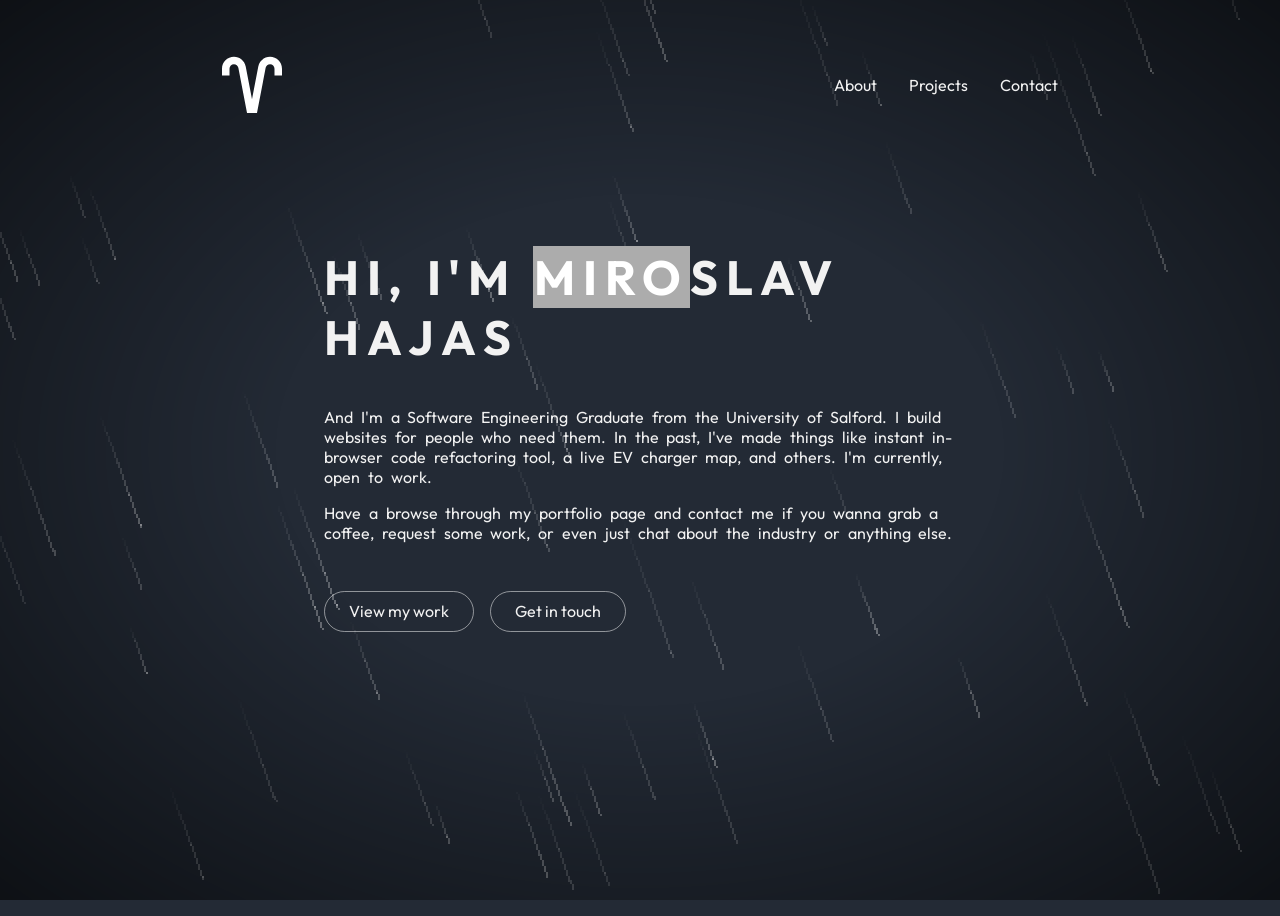
==== commit 9b0d2e91: "Fixed typos on index and about pages" ====
--- a/index.html
+++ b/index.html
@@ -37,8 +37,8 @@
             <h1 id="hero-name">Hi, I'm <span>Miro</span>slav Hajas</h1>
             <p>
                 And I'm a Software Engineering Graduate from the University of Salford. I build websites 
-                for people who need them. In the past, I've made things like instant in-browser code refactoring tool 
-                a live EV charger map. I'm currently, open to work.
+                for people who need them. In the past, I've made things like instant in-browser code refactoring tool, 
+                 a live EV charger map, and others. I'm currently, open to work.
             </p>
             <p>
                 Have a browse through my portfolio page and contact me if you wanna grab a 
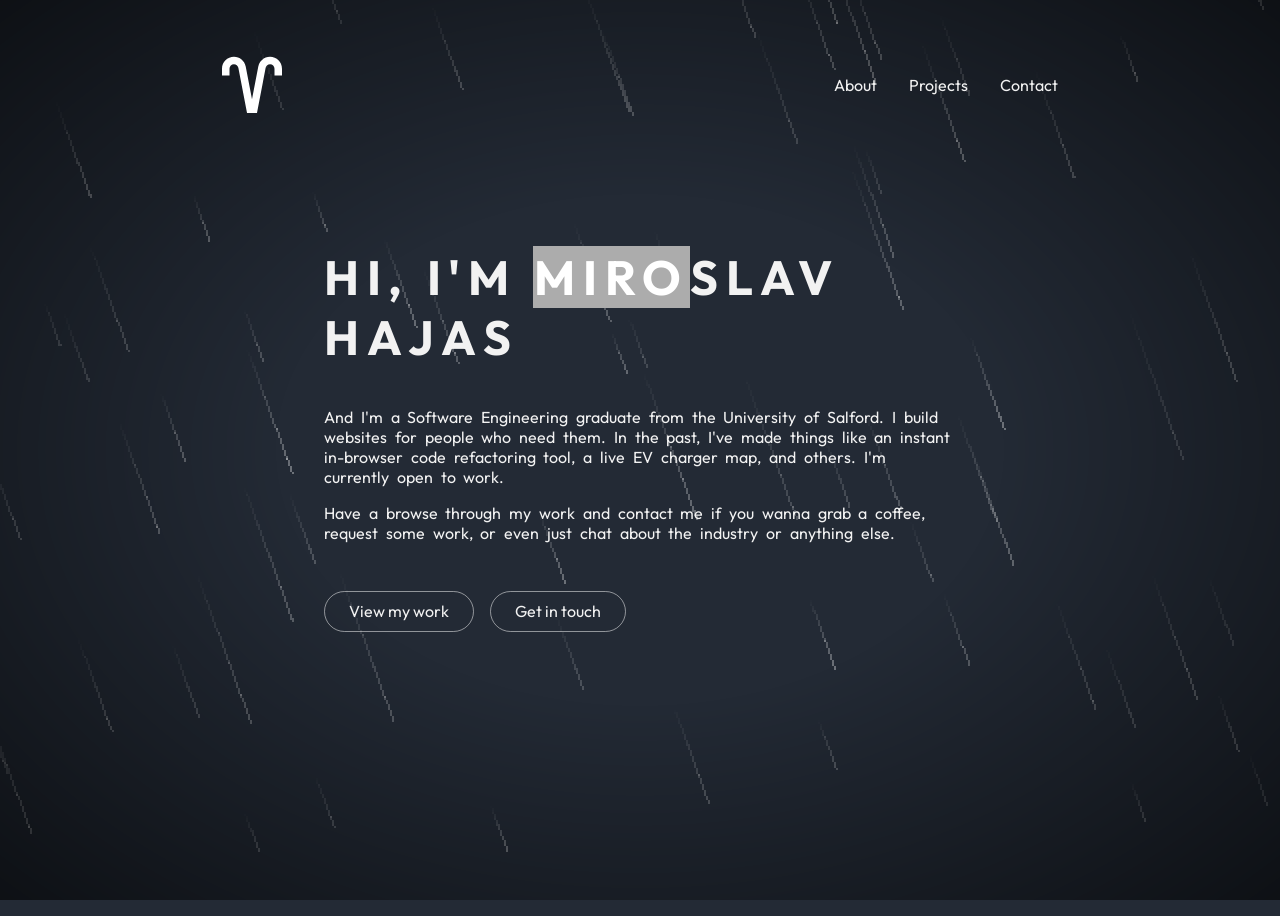
==== commit 66bb3cbc: "Detailed check for more typos - fixed" ====
--- a/index.html
+++ b/index.html
@@ -36,12 +36,12 @@
         <section id="welcome">
             <h1 id="hero-name">Hi, I'm <span>Miro</span>slav Hajas</h1>
             <p>
-                And I'm a Software Engineering Graduate from the University of Salford. I build websites 
-                for people who need them. In the past, I've made things like instant in-browser code refactoring tool, 
-                 a live EV charger map, and others. I'm currently, open to work.
+                And I'm a Software Engineering graduate from the University of Salford. I build websites 
+                for people who need them. In the past, I've made things like an instant in-browser code refactoring tool, 
+                 a live EV charger map, and others. I'm currently open to work.
             </p>
             <p>
-                Have a browse through my portfolio page and contact me if you wanna grab a 
+                Have a browse through my work and contact me if you wanna grab a 
                 coffee, request some work, or even just chat about the industry or anything 
                 else.
             </p>
